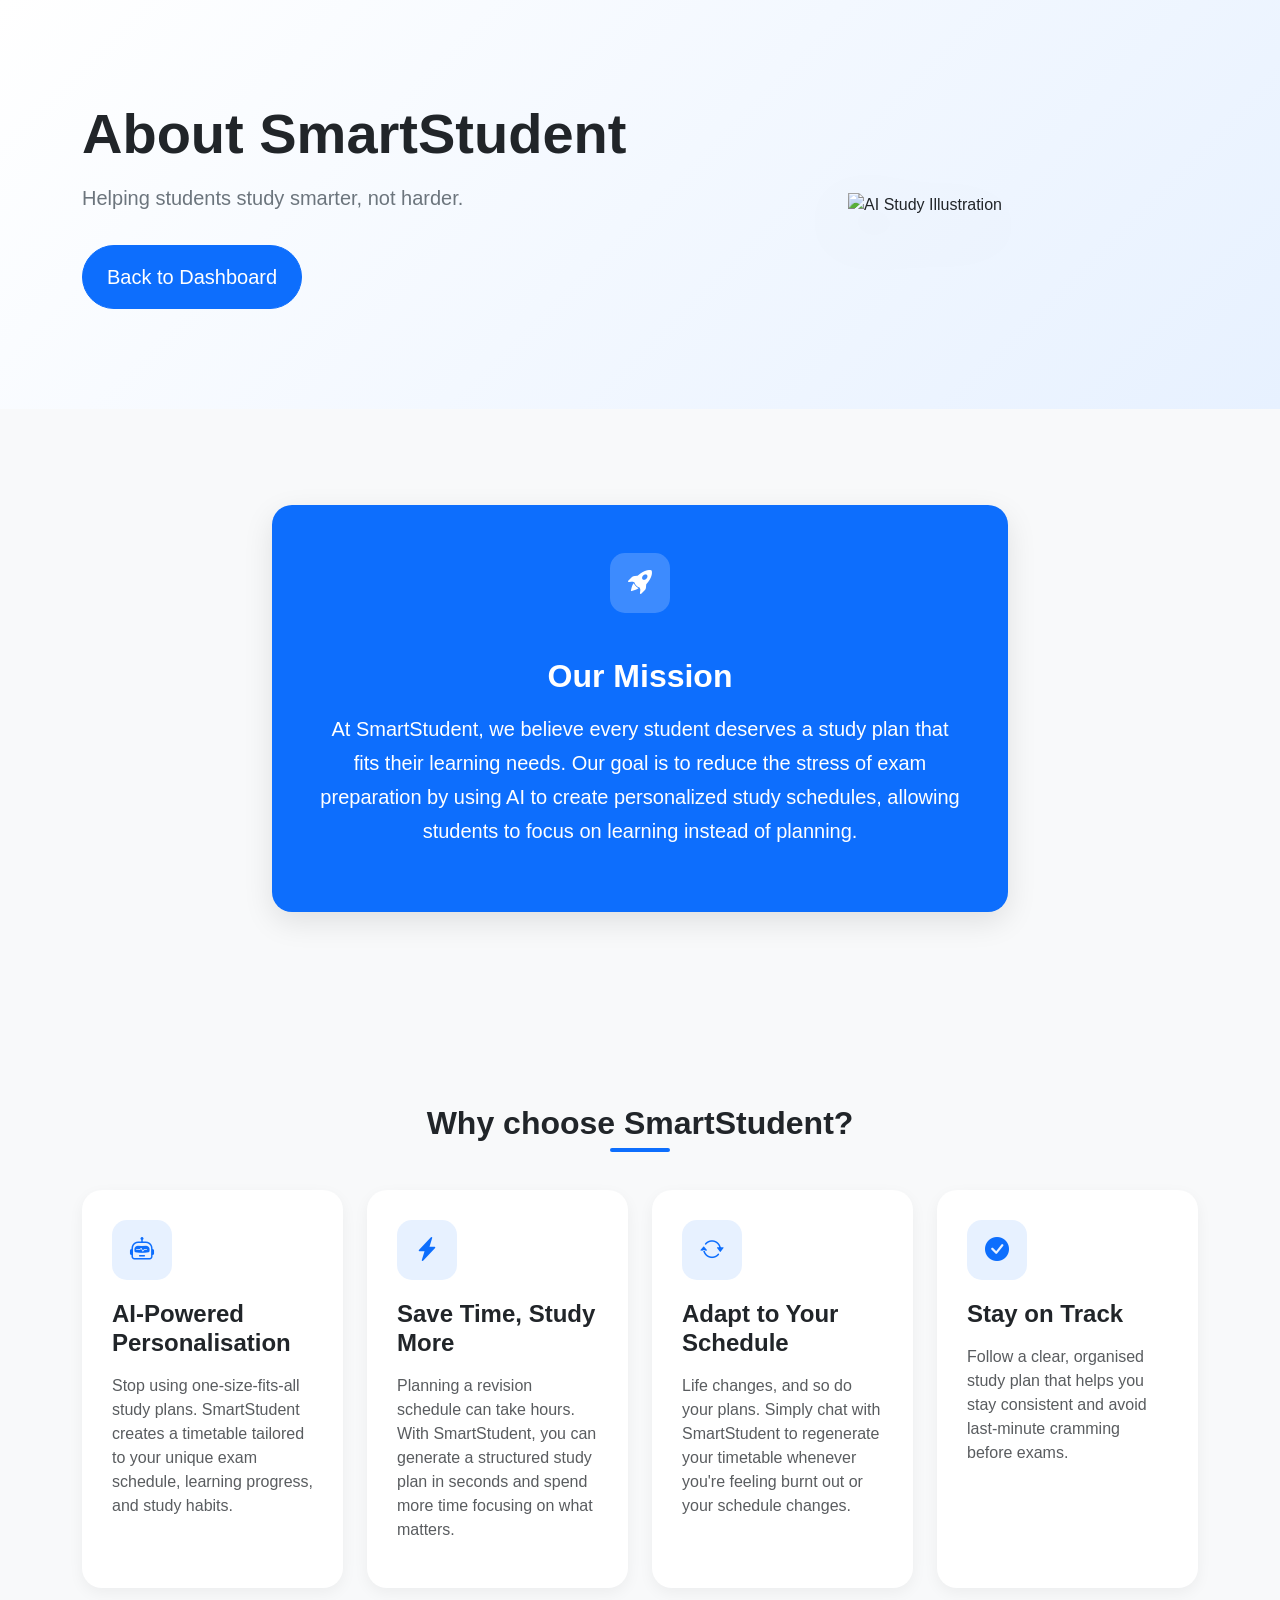
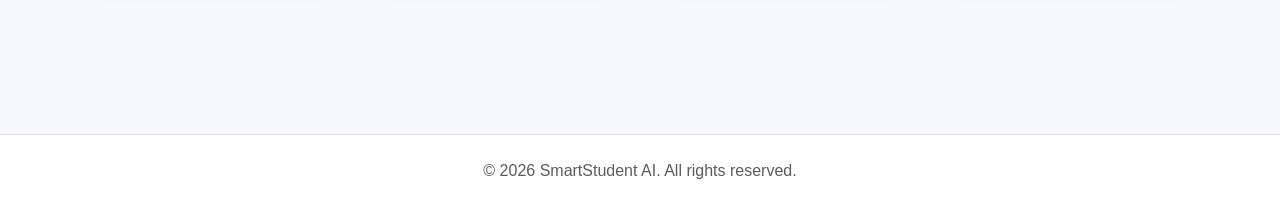
==== AIStudyPlanner/about.html @ 4d4961b3 "Added About page improvements" ====
<!DOCTYPE html>
<html lang="en">
<head>
    <meta charset="UTF-8">
    <meta name="viewport" content="width=device-width, initial-scale=1.0">
    <title>About - SmartStudent</title>
    <!-- Bootstrap 5 CSS -->
    <link href="https://cdn.jsdelivr.net/npm/bootstrap@5.3.0/dist/css/bootstrap.min.css" rel="stylesheet">
    <!-- Bootstrap Icons -->
    <link rel="stylesheet" href="https://cdn.jsdelivr.net/npm/bootstrap-icons@1.11.0/font/bootstrap-icons.css">
    <link rel="stylesheet" href="css/style.css">
    <style>
        :root {
            --primary-blue: #0d6efd;
            --light-blue: #e7f1ff;
        }
        body {
            background-color: #f8f9fa;
            font-family: 'Inter', system-ui, -apple-system, sans-serif;
            color: #212529;
        }
        .hero-section {
            padding: 100px 0;
            background: linear-gradient(135deg, #ffffff 0%, var(--light-blue) 100%);
        }
        .hero-title {
            font-weight: 800;
            color: #212529;
            font-size: 3.5rem;
        }
        .hero-subtitle {
            font-size: 1.25rem;
            color: #6c757d;
            margin-bottom: 2rem;
        }
        .mission-card {
            border: none;
            border-radius: 20px;
            box-shadow: 0 10px 30px rgba(0,0,0,0.1);
            transition: transform 0.3s ease;
            background-color: var(--primary-blue);
            color: white;
        }
        .mission-card h2, .mission-card p {
            color: white !important;
        }
        .mission-card .icon-box {
            background-color: rgba(255, 255, 255, 0.2);
            color: white;
        }
        .feature-card {
            border: none;
            border-radius: 20px;
            padding: 30px;
            height: 100%;
            background: white;
            box-shadow: 0 5px 15px rgba(0,0,0,0.05);
            transition: all 0.3s ease;
            cursor: default;
        }
        .feature-card:hover {
            transform: translateY(-10px);
            box-shadow: 0 15px 30px rgba(13, 110, 253, 0.15);
        }
        .icon-box {
            width: 60px;
            height: 60px;
            background-color: var(--light-blue);
            color: var(--primary-blue);
            border-radius: 15px;
            display: flex;
            align-items: center;
            justify-content: center;
            font-size: 1.5rem;
            margin-bottom: 20px;
        }
        .section-title {
            font-weight: 700;
            margin-bottom: 3rem;
            text-align: center;
            position: relative;
        }
        .section-title::after {
            content: '';
            width: 60px;
            height: 4px;
            background: var(--primary-blue);
            position: absolute;
            bottom: -10px;
            left: 50%;
            transform: translateX(-50%);
            border-radius: 2px;
        }
    </style>
</head>
<body>
    <!-- Hero Section -->
    <section class="hero-section">
        <div class="container">
            <div class="row align-items-center">
                <div class="col-lg-6">
                    <h1 class="hero-title mb-3">About SmartStudent</h1>
                    <p class="hero-subtitle">Helping students study smarter, not harder.</p>
                    <a href="dashboard.html" class="btn btn-primary btn-lg px-4 py-3 rounded-pill">Back to Dashboard</a>
                </div>
                <div class="col-lg-6 d-none d-lg-block text-center">
                    <img src="https://illustrations.popsy.com/blue/studying.svg" alt="AI Study Illustration" class="img-fluid" style="max-height: 400px; filter: drop-shadow(0 20px 30px rgba(0,0,0,0.1));">
                </div>
            </div>
        </div>
    </section>

    <!-- Our Mission Section -->
    <section class="py-5">
        <div class="container py-5">
            <div class="row justify-content-center">
                <div class="col-lg-8">
                    <div class="card mission-card p-4 p-md-5 text-center">
                        <div class="d-flex justify-content-center mb-4">
                            <div class="icon-box">
                                <i class="bi bi-rocket-takeoff-fill"></i>
                            </div>
                        </div>
                        <h2 class="fw-bold mb-3">Our Mission</h2>
                        <p class="lead text-muted">
                            At SmartStudent, we believe every student deserves a study plan that fits their learning needs. Our goal is to reduce the stress of exam preparation by using AI to create personalized study schedules, allowing students to focus on learning instead of planning.
                        </p>
                    </div>
                </div>
            </div>
        </div>
    </section>

    <!-- Why Choose Section -->
    <section class="py-5 mb-5">
        <div class="container py-5">
            <h2 class="section-title">Why choose SmartStudent?</h2>
            <div class="row g-4">
                <!-- Card 1 -->
                <div class="col-md-6 col-lg-3">
                    <div class="feature-card">
                        <div class="icon-box">
                            <i class="bi bi-robot"></i>
                        </div>
                        <h4 class="fw-bold mb-3">AI-Powered Personalisation</h4>
                        <p class="text-muted">Stop using one-size-fits-all study plans. SmartStudent creates a timetable tailored to your unique exam schedule, learning progress, and study habits.</p>
                    </div>
                </div>
                <!-- Card 2 -->
                <div class="col-md-6 col-lg-3">
                    <div class="feature-card">
                        <div class="icon-box">
                            <i class="bi bi-lightning-charge-fill"></i>
                        </div>
                        <h4 class="fw-bold mb-3">Save Time, Study More</h4>
                        <p class="text-muted">Planning a revision schedule can take hours. With SmartStudent, you can generate a structured study plan in seconds and spend more time focusing on what matters.</p>
                    </div>
                </div>
                <!-- Card 3 -->
                <div class="col-md-6 col-lg-3">
                    <div class="feature-card">
                        <div class="icon-box">
                            <i class="bi bi-arrow-repeat"></i>
                        </div>
                        <h4 class="fw-bold mb-3">Adapt to Your Schedule</h4>
                        <p class="text-muted">Life changes, and so do your plans. Simply chat with SmartStudent to regenerate your timetable whenever you're feeling burnt out or your schedule changes.</p>
                    </div>
                </div>
                <!-- Card 4 -->
                <div class="col-md-6 col-lg-3">
                    <div class="feature-card">
                        <div class="icon-box">
                            <i class="bi bi-check-circle-fill"></i>
                        </div>
                        <h4 class="fw-bold mb-3">Stay on Track</h4>
                        <p class="text-muted">Follow a clear, organised study plan that helps you stay consistent and avoid last-minute cramming before exams.</p>
                    </div>
                </div>
            </div>
        </div>
    </section>

    <!-- Footer -->
    <footer class="py-4 text-center text-muted border-top bg-white">
        <div class="container">
            <p>&copy; 2026 SmartStudent AI. All rights reserved.</p>
        </div>
    </footer>

    <!-- Bootstrap JS Bundle -->
    <script src="https://cdn.jsdelivr.net/npm/bootstrap@5.3.0/dist/js/bootstrap.bundle.min.js"></script>
</body>
</html>
---- AIStudyPlanner/css/style.css ----
*{
margin:0;
padding:0;
box-sizing:border-box;
font-family:'Inter',sans-serif;
}

body{

background:#0f172a;

color:white;

}

nav{

display:flex;

justify-content:space-between;

align-items:center;

padding:25px 80px;

position:sticky;

top:0;

background:#111827;

z-index:999;

}

.logo{

font-size:24px;

font-weight:700;

}

.nav-links{

display:flex;

gap:20px;

align-items:center;

}

.nav-links a{

text-decoration:none;

color:white;

transition:.3s;

}

.nav-links a:hover{

color:#60a5fa;

}

.login-btn{

padding:10px 18px;

border:1px solid #3b82f6;

border-radius:10px;

}

.register-btn{

background:#3b82f6;

padding:10px 18px;

border-radius:10px;

}

.hero{

display:flex;

justify-content:space-between;

align-items:center;

padding:100px 100px;

gap:80px;

}

.hero-left{

width:50%;

}

.hero-left h1{

font-size:60px;

line-height:1.2;

margin-bottom:25px;

}

.hero-left p{

font-size:20px;

color:#cbd5e1;

margin-bottom:30px;

line-height:1.7;

}

.hero button{

padding:18px 40px;

font-size:18px;

border:none;

border-radius:12px;

background:#2563eb;

color:white;

cursor:pointer;

transition:.3s;

}

.hero button:hover{

transform:translateY(-3px);

background:#3b82f6;

}

.mockup{

background:#1e293b;

padding:30px;

border-radius:20px;

width:350px;

box-shadow:0 20px 60px rgba(0,0,0,.35);

}

.mockup h3{

margin-bottom:20px;

}

.task{

display:flex;

justify-content:space-between;

padding:15px;

background:#334155;

border-radius:12px;

margin-bottom:15px;

}

.features{

padding:80px;

text-align:center;

}

.features h2{

font-size:40px;

margin-bottom:50px;

}

.cards{

display:grid;

grid-template-columns:repeat(auto-fit,minmax(260px,1fr));

gap:30px;

}

.card{

background:#1e293b;

padding:30px;

border-radius:20px;

transition:.3s;

}

.card:hover{

transform:translateY(-8px);

}

.card h3{

margin-bottom:20px;

}

.card p{

color:#cbd5e1;

line-height:1.7;

}

.about{

padding:80px;

text-align:center;

}

.steps{

display:flex;

justify-content:center;

gap:30px;

margin-top:50px;

flex-wrap:wrap;

}

.step{

background:#1e293b;

padding:30px;

width:220px;

border-radius:20px;

}

.step h3{

font-size:40px;

margin-bottom:20px;

color:#60a5fa;

}

footer{

padding:30px;

text-align:center;

background:#111827;

margin-top:50px;

color:#94a3b8;

}
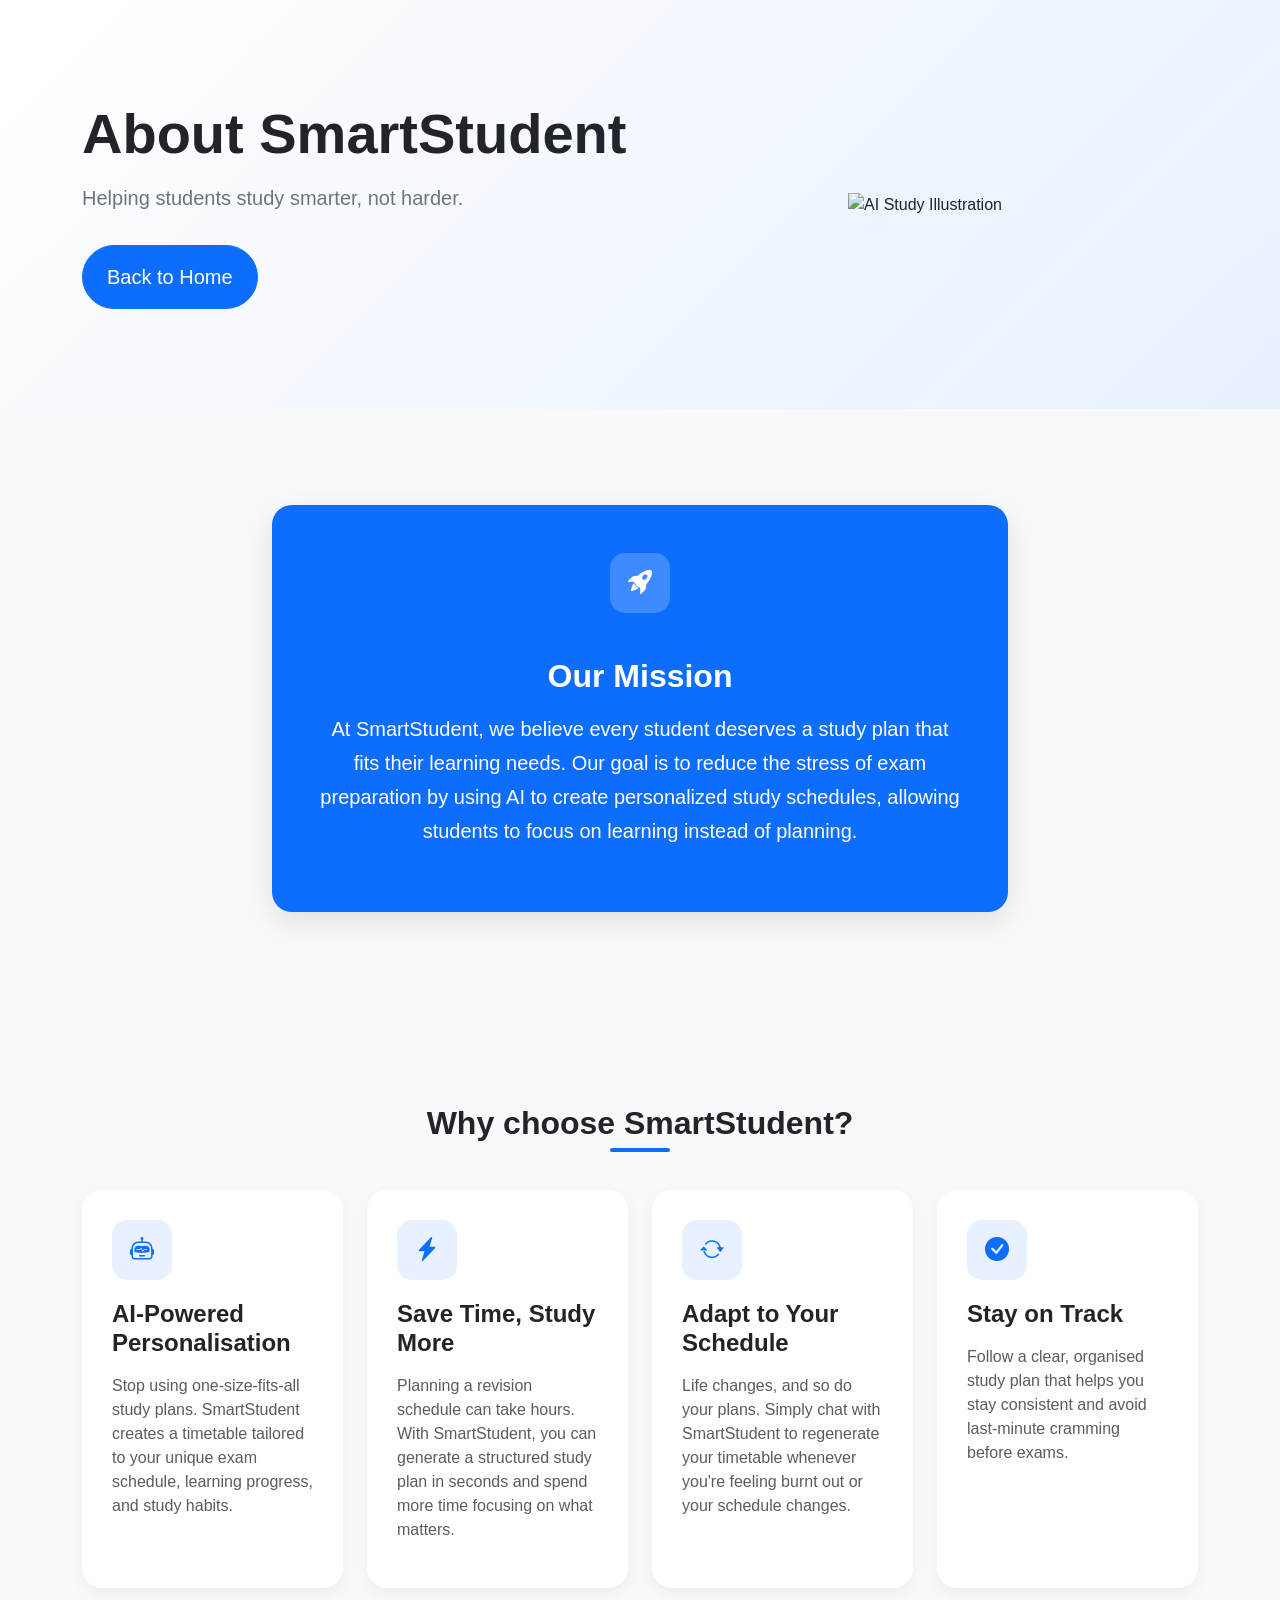
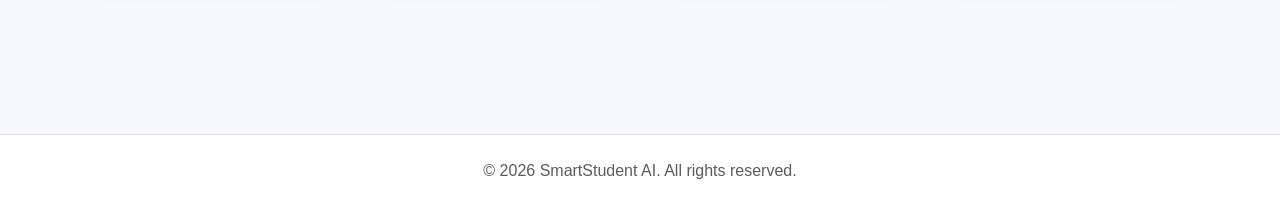
==== commit e778a76c: "Change path from dsahboard to home in about.html" ====
--- a/AIStudyPlanner/about.html
+++ b/AIStudyPlanner/about.html
@@ -101,7 +101,7 @@
                 <div class="col-lg-6">
                     <h1 class="hero-title mb-3">About SmartStudent</h1>
                     <p class="hero-subtitle">Helping students study smarter, not harder.</p>
-                    <a href="dashboard.html" class="btn btn-primary btn-lg px-4 py-3 rounded-pill">Back to Dashboard</a>
+                    <a href="index.html" class="btn btn-primary btn-lg px-4 py-3 rounded-pill">Back to Home</a>
                 </div>
                 <div class="col-lg-6 d-none d-lg-block text-center">
                     <img src="https://illustrations.popsy.com/blue/studying.svg" alt="AI Study Illustration" class="img-fluid" style="max-height: 400px; filter: drop-shadow(0 20px 30px rgba(0,0,0,0.1));">
